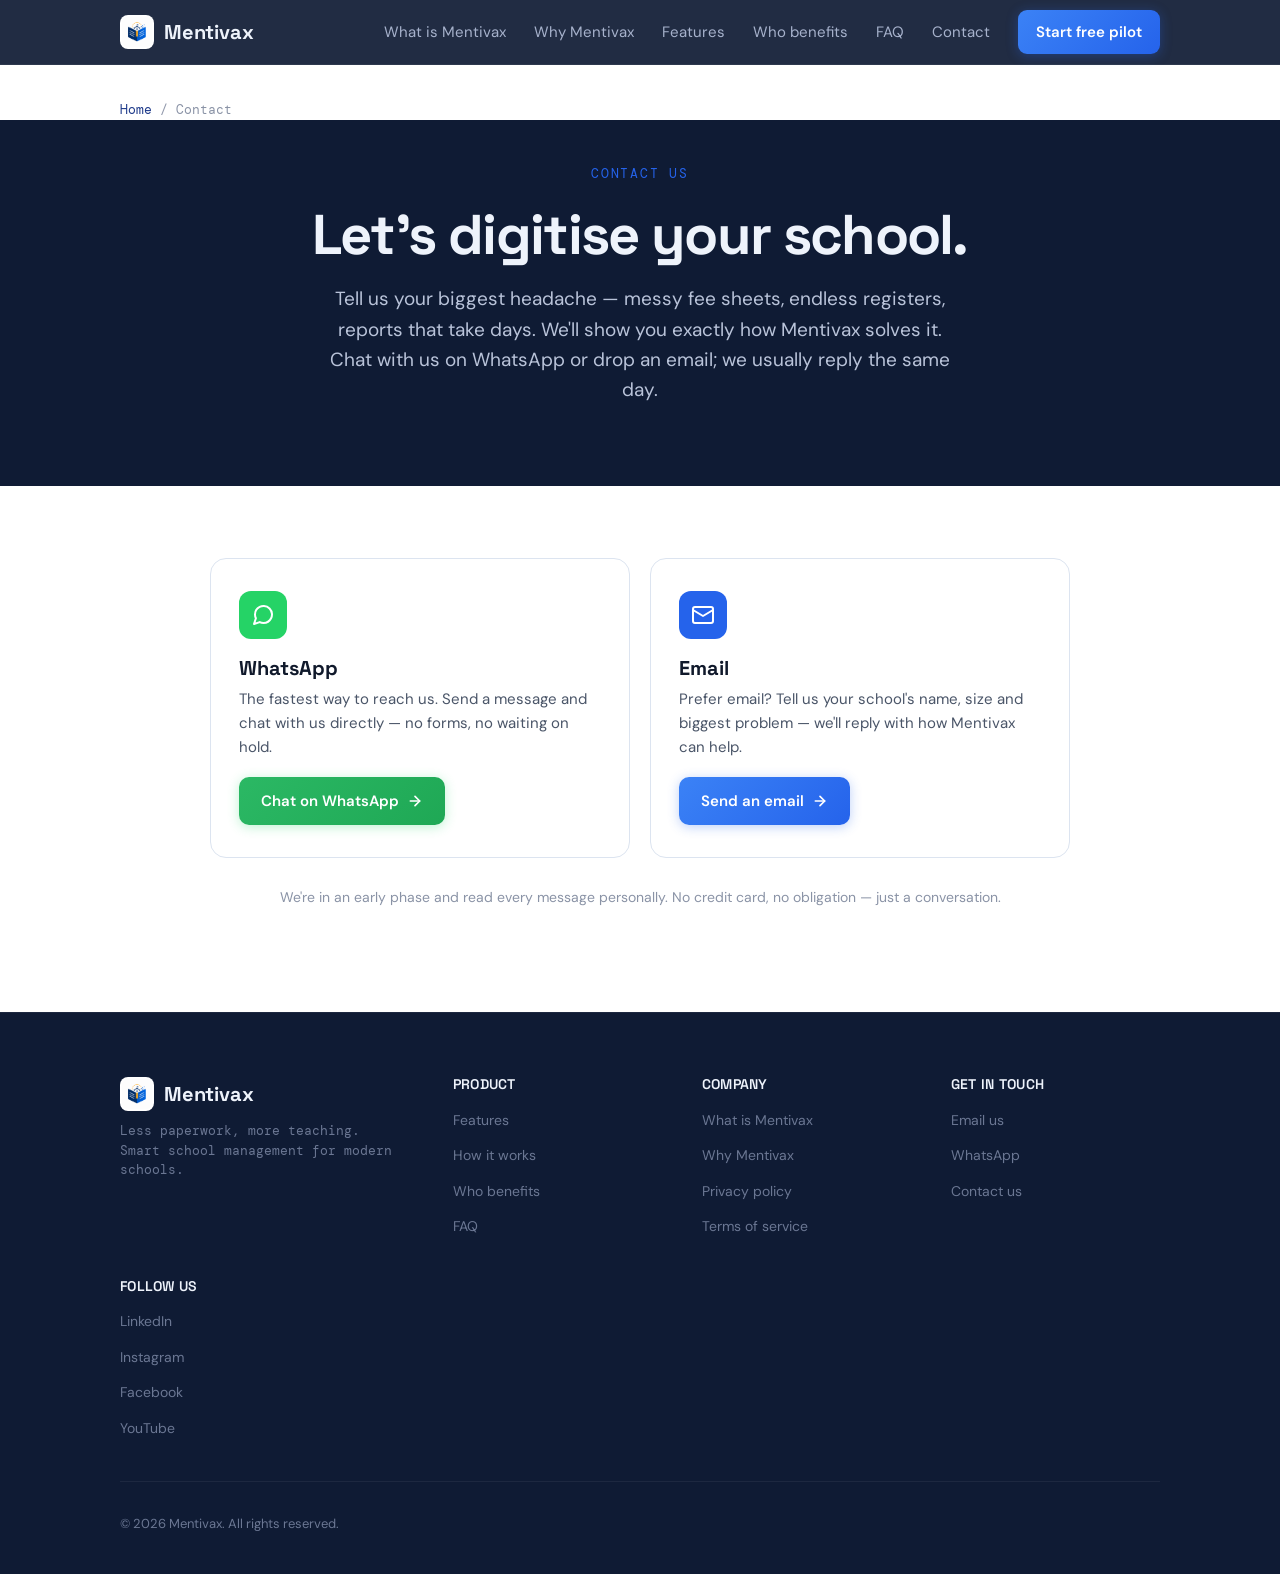
==== contact/index.html @ 691e315e "Restructure into separate indexable pages (SEO) Convert the single-page hash sections into real, cra" ====
<!DOCTYPE html>
<html lang="en">
<head>
  <!-- Google tag (gtag.js) -->
  <script async src="https://www.googletagmanager.com/gtag/js?id=G-EMW6KZXQJM"></script>
  <script>
    window.dataLayer = window.dataLayer || [];
    function gtag(){dataLayer.push(arguments);}
    gtag('js', new Date());
    gtag('config', 'G-EMW6KZXQJM');
  </script>
  <meta charset="utf-8">
  <meta name="viewport" content="width=device-width, initial-scale=1">
  <title>Contact Mentivax — Talk to us on WhatsApp or Email</title>
  <meta name="description" content="Get in touch with Mentivax. Chat with us on WhatsApp or send an email — we'll show you how to digitise your school, starting with your biggest headache.">
  <meta name="author" content="Mentivax">
  <meta name="robots" content="index, follow">
  <link rel="canonical" href="https://www.mentivax.com/contact/">

  <!-- Open Graph -->
  <meta property="og:type" content="website">
  <meta property="og:url" content="https://www.mentivax.com/contact/">
  <meta property="og:title" content="Contact Mentivax — Talk to us on WhatsApp or Email">
  <meta property="og:description" content="Chat with us on WhatsApp or send an email. We'll show you how Mentivax solves your school's biggest headache.">
  <meta property="og:image" content="https://www.mentivax.com/images/og-image.png">
  <meta property="og:image:width" content="1200">
  <meta property="og:image:height" content="600">
  <meta property="og:site_name" content="Mentivax">
  <meta property="og:locale" content="en_US">

  <!-- Twitter Card -->
  <meta name="twitter:card" content="summary_large_image">
  <meta name="twitter:title" content="Contact Mentivax — Talk to us on WhatsApp or Email">
  <meta name="twitter:description" content="Chat with us on WhatsApp or send an email. We'll show you how Mentivax solves your school's biggest headache.">
  <meta name="twitter:image" content="https://www.mentivax.com/images/og-image.png">

  <!-- Favicon -->
  <link rel="icon" type="image/svg+xml" href="/images/favicon.svg">
  <link rel="icon" type="image/png" sizes="32x32" href="/images/favicon-32.png">
  <link rel="apple-touch-icon" sizes="180x180" href="/images/apple-touch-icon.png">

  <!-- PWA -->
  <meta name="theme-color" content="#0F1B34">
  <link rel="manifest" href="/manifest.json">

  <!-- Fonts -->
  <link rel="preconnect" href="https://fonts.googleapis.com">
  <link rel="preconnect" href="https://fonts.gstatic.com" crossorigin>
  <link href="https://fonts.googleapis.com/css2?family=DM+Mono:wght@400;500&family=DM+Sans:wght@400;500;600;700&family=Space+Grotesk:wght@400;500;600;700&display=swap" rel="stylesheet">

  <!-- Styles -->
  <link rel="stylesheet" href="/css/style.css">
  <script type="application/ld+json">
  {
    "@context": "https://schema.org",
    "@type": "BreadcrumbList",
    "itemListElement": [
      { "@type": "ListItem", "position": 1, "name": "Home", "item": "https://www.mentivax.com/" },
      { "@type": "ListItem", "position": 2, "name": "Contact", "item": "https://www.mentivax.com/contact/" }
    ]
  }
  </script>
  <script type="application/ld+json">
  {
    "@context": "https://schema.org",
    "@type": "ContactPage",
    "name": "Contact Mentivax",
    "url": "https://www.mentivax.com/contact/",
    "description": "Get in touch with Mentivax via WhatsApp or email.",
    "mainEntity": {
      "@type": "Organization",
      "name": "Mentivax",
      "url": "https://www.mentivax.com/",
      "email": "tprakash11121996@gmail.com",
      "contactPoint": {
        "@type": "ContactPoint",
        "contactType": "customer support",
        "email": "tprakash11121996@gmail.com",
        "availableLanguage": ["English", "Hindi", "Tamil"]
      }
    }
  }
  </script>
</head>
<body>
  <a href="#main" class="skip-link">Skip to content</a>

  <!-- HEADER / NAV -->
  <header class="site-header" id="header">
    <div class="container header-inner">
      <a href="/" class="logo" aria-label="Mentivax home">
        <img src="/images/logo.png" alt="" class="logo-img" width="34" height="34" aria-hidden="true">
        <span class="logo-text">Mentivax</span>
      </a>
      <button class="mobile-menu-btn" id="menuBtn" aria-label="Open menu" aria-expanded="false" aria-controls="mainNav">
        <span></span><span></span><span></span>
      </button>
      <nav class="main-nav" id="mainNav" aria-label="Main navigation">
        <ul>
          <li><a href="/what-is-mentivax/">What is Mentivax</a></li>
          <li><a href="/why-mentivax/">Why Mentivax</a></li>
          <li><a href="/features/">Features</a></li>
          <li><a href="/who-benefits/">Who benefits</a></li>
          <li><a href="/faq/">FAQ</a></li>
          <li><a href="/contact/" aria-current="page">Contact</a></li>
          <li><a href="https://wa.me/918760239085?text=Hi!%20I%27d%20like%20to%20start%20a%20free%20pilot%20for%20my%20school." class="btn btn-primary btn-sm" target="_blank" rel="noopener">Start free pilot</a></li>
        </ul>
      </nav>
    </div>
  </header>

  <main id="main">

    <nav class="breadcrumb container" aria-label="Breadcrumb">
      <a href="/">Home</a><span aria-hidden="true">/</span><span>Contact</span>
    </nav>


    <!-- PAGE HERO -->
    <section class="page-hero">
      <p class="section-label">Contact us</p>
      <h1 class="page-hero-title">Let's digitise your school.</h1>
      <p class="page-hero-subtitle">Tell us your biggest headache — messy fee sheets, endless registers, reports that take days. We'll show you exactly how Mentivax solves it. Chat with us on WhatsApp or drop an email; we usually reply the same day.</p>
    </section>

    <!-- CONTACT METHODS -->
    <section class="contact-section">
      <div class="container">
        <div class="contact-methods">
          <!-- WhatsApp -->
          <a class="contact-card reveal" href="https://wa.me/918760239085?text=Hi!%20I%20have%20a%20question%20about%20Mentivax." target="_blank" rel="noopener">
            <span class="contact-card-icon contact-card-icon--wa" aria-hidden="true">
              <svg width="24" height="24" viewBox="0 0 24 24" fill="none" stroke="currentColor" stroke-width="2" stroke-linecap="round" stroke-linejoin="round"><path d="M21 11.5a8.38 8.38 0 0 1-.9 3.8 8.5 8.5 0 0 1-7.6 4.7 8.38 8.38 0 0 1-3.8-.9L3 21l1.9-5.7a8.38 8.38 0 0 1-.9-3.8 8.5 8.5 0 0 1 4.7-7.6 8.38 8.38 0 0 1 3.8-.9h.5a8.48 8.48 0 0 1 8 8v.5z"/></svg>
            </span>
            <h3>WhatsApp</h3>
            <p>The fastest way to reach us. Send a message and chat with us directly — no forms, no waiting on hold.</p>
            <span class="contact-card-action contact-card-action--wa">Chat on WhatsApp
              <svg width="16" height="16" viewBox="0 0 24 24" fill="none" stroke="currentColor" stroke-width="2.5" stroke-linecap="round" stroke-linejoin="round" aria-hidden="true"><line x1="5" y1="12" x2="19" y2="12"/><polyline points="12 5 19 12 12 19"/></svg>
            </span>
          </a>

          <!-- Email -->
          <a class="contact-card reveal" href="mailto:tprakash11121996@gmail.com?subject=Mentivax%20Enquiry&amp;body=Hi%20Mentivax%2C%0A%0AI%27d%20like%20to%20know%20more%20about%20how%20Mentivax%20can%20help%20my%20school.%0A%0ASchool%20name%3A%0AApprox.%20students%3A%0ABiggest%20headache%3A%0A%0AThanks!">
            <span class="contact-card-icon contact-card-icon--mail" aria-hidden="true">
              <svg width="24" height="24" viewBox="0 0 24 24" fill="none" stroke="currentColor" stroke-width="2" stroke-linecap="round" stroke-linejoin="round"><rect x="2" y="4" width="20" height="16" rx="2"/><path d="m22 7-10 6L2 7"/></svg>
            </span>
            <h3>Email</h3>
            <p>Prefer email? Tell us your school's name, size and biggest problem — we'll reply with how Mentivax can help.</p>
            <span class="contact-card-action contact-card-action--mail">Send an email
              <svg width="16" height="16" viewBox="0 0 24 24" fill="none" stroke="currentColor" stroke-width="2.5" stroke-linecap="round" stroke-linejoin="round" aria-hidden="true"><line x1="5" y1="12" x2="19" y2="12"/><polyline points="12 5 19 12 12 19"/></svg>
            </span>
          </a>
        </div>
        <p class="contact-card-note">We're in an early phase and read every message personally. No credit card, no obligation — just a conversation.</p>
      </div>
    </section>

    </main>

  <!-- FOOTER -->
  <footer class="site-footer" id="footer">
    <div class="container footer-inner">
      <div class="footer-brand">
        <a href="/" class="logo" aria-label="Mentivax home">
          <img src="/images/logo.png" alt="" class="logo-img" width="34" height="34" aria-hidden="true">
          <span class="logo-text">Mentivax</span>
        </a>
        <p class="footer-tagline">Less paperwork, more teaching.<br>Smart school management for modern schools.</p>
      </div>
      <nav class="footer-nav" aria-label="Footer navigation">
        <div class="footer-col">
          <h4>Product</h4>
          <ul>
            <li><a href="/features/">Features</a></li>
            <li><a href="/features/#how-it-works">How it works</a></li>
            <li><a href="/who-benefits/">Who benefits</a></li>
            <li><a href="/faq/">FAQ</a></li>
          </ul>
        </div>
        <div class="footer-col">
          <h4>Company</h4>
          <ul>
            <li><a href="/what-is-mentivax/">What is Mentivax</a></li>
            <li><a href="/why-mentivax/">Why Mentivax</a></li>
            <li><a href="/#">Privacy policy</a></li>
            <li><a href="/#">Terms of service</a></li>
          </ul>
        </div>
        <div class="footer-col">
          <h4>Get in touch</h4>
          <ul>
            <li><a href="mailto:tprakash11121996@gmail.com?subject=Mentivax%20Enquiry">Email us</a></li>
            <li><a href="https://wa.me/918760239085?text=Hi!%20I%20have%20a%20question%20about%20Mentivax." target="_blank" rel="noopener">WhatsApp</a></li>
            <li><a href="/contact/">Contact us</a></li>
          </ul>
        </div>
        <div class="footer-col">
          <h4>Follow us</h4>
          <ul>
            <li><a href="https://www.linkedin.com/company/mentivax/" target="_blank" rel="noopener">LinkedIn</a></li>
            <li><a href="https://www.instagram.com/mentivax" target="_blank" rel="noopener">Instagram</a></li>
            <li><a href="https://www.facebook.com/mentivax" target="_blank" rel="noopener">Facebook</a></li>
            <li><a href="https://www.youtube.com/@mentivaxschool" target="_blank" rel="noopener">YouTube</a></li>
          </ul>
        </div>
      </nav>
      <div class="footer-bottom">
        <p>&copy; 2026 Mentivax. All rights reserved.</p>
      </div>
    </div>
  </footer>

  <script src="/js/main.js" defer></script>
</body>
</html>
---- css/style.css ----
/* ============================================
   Mentivax Landing Page — Mobile-first CSS
   ============================================ */

/* --- Design Tokens --- */
:root {
  --color-bg-dark: #0F1B34;
  --color-bg-light: #EEF3FB;
  --color-bg-white: #fff;
  --color-text-primary: #10192B;
  --color-text-secondary: #4A5568;
  --color-text-muted: #8A93A6;
  --color-text-light: #EEF3FB;
  --color-text-light-muted: #B9C3D9;
  --color-text-light-dim: #A7B2CC;
  --color-text-light-faint: #6B7793;
  --color-purple: #2563EB;
  --color-purple-deep: #1E3A8A;
  --color-green: #1E9E6A;
  --color-red: #D9483B;
  --color-yellow: #FBBF24;
  --color-amber: #F59E0B;
  --color-wa-green: #25D366;
  --color-border: #DCE4F0;
  --color-border-light: #E4EAF4;
  --color-border-dark: #26355A;
  --color-surface-dark: #17233F;
  --color-surface-dark-alt: #1E2C4A;
  --font-sans: 'DM Sans', system-ui, -apple-system, sans-serif;
  --font-display: 'Space Grotesk', 'DM Sans', system-ui, sans-serif;
  --font-mono: 'DM Mono', ui-monospace, 'SFMono-Regular', monospace;
  --radius-sm: 9px;
  --radius-md: 14px;
  --radius-lg: 16px;
  --container-max: 1120px;
  --section-padding: 64px 20px;
}

@media (min-width: 768px) {
  :root {
    --section-padding: 104px 40px;
  }
}

/* --- Reset & Base --- */
*,
*::before,
*::after {
  box-sizing: border-box;
  margin: 0;
  padding: 0;
}

html {
  scroll-behavior: smooth;
  -webkit-text-size-adjust: 100%;
}

body {
  font-family: var(--font-sans);
  color: var(--color-text-primary);
  background: var(--color-bg-white);
  line-height: 1.6;
  -webkit-font-smoothing: antialiased;
  -moz-osx-font-smoothing: grayscale;
  overflow-x: hidden;
}

img, svg {
  display: block;
  max-width: 100%;
}

a {
  color: inherit;
  text-decoration: none;
}

ul {
  list-style: none;
}

h1, h2, h3, h4 {
  line-height: 1.1;
  font-weight: 700;
}

strong {
  font-weight: 600;
}

/* --- Utilities --- */
.container {
  max-width: var(--container-max);
  margin: 0 auto;
  padding: 0 20px;
}

@media (min-width: 768px) {
  .container {
    padding: 0 40px;
  }
}

.text-red { color: var(--color-red); }
.text-green { color: var(--color-green); font-weight: 600; }
.fw-600 { font-weight: 600; }

.hide-mobile {
  display: none;
}

@media (min-width: 768px) {
  .hide-mobile {
    display: inline;
  }
}

/* Reveal animation */
.reveal {
  opacity: 0;
  transform: translateY(24px);
  transition: opacity 0.6s ease, transform 0.6s ease;
}

.reveal.visible {
  opacity: 1;
  transform: translateY(0);
}

/* --- Buttons --- */
.btn {
  display: inline-flex;
  align-items: center;
  justify-content: center;
  font-family: var(--font-sans);
  font-weight: 600;
  border-radius: var(--radius-sm);
  cursor: pointer;
  transition: transform 0.15s ease, box-shadow 0.15s ease, background 0.15s ease;
  border: none;
  white-space: nowrap;
  text-decoration: none;
}

.btn:hover {
  transform: translateY(-1px);
}

.btn:active {
  transform: translateY(0);
}

.btn-primary {
  background: linear-gradient(135deg, #3B82F6, #2563EB);
  color: #fff;
  box-shadow: 0 2px 12px rgba(37, 99, 235, 0.35);
}

.btn-primary:hover {
  background: linear-gradient(135deg, #4F8DF7, #2D6BEE);
  box-shadow: 0 6px 24px rgba(37, 99, 235, 0.5);
}

.btn-outline {
  background: transparent;
  color: var(--color-text-light);
  border: 1px solid #2E3D5E;
}

.btn-outline:hover {
  border-color: #455579;
}

.btn-outline-hero {
  background: transparent;
  color: var(--color-text-light-muted);
  border: 1px solid #2E3D5E;
}

.btn-outline-hero:hover {
  border-color: var(--color-purple);
  color: var(--color-text-light);
}

.btn-green {
  background: var(--color-green);
  color: #06231a;
}

.btn-ghost {
  background: var(--color-surface-dark-alt);
  color: #C2CBDE;
}

.btn-sm {
  font-size: 14px;
  padding: 10px 18px;
}

.btn-lg {
  font-size: 16px;
  padding: 14px 28px;
  border-radius: 11px;
}

@media (min-width: 768px) {
  .btn-lg {
    font-size: 17px;
    padding: 16px 32px;
  }
}

.btn-xs {
  font-size: 12px;
  font-weight: 600;
  padding: 6px 11px;
  border-radius: 14px;
}

/* --- Header --- */
.site-header {
  position: fixed;
  top: 0;
  left: 0;
  right: 0;
  z-index: 100;
  background: rgba(15, 27, 52, 0.92);
  backdrop-filter: blur(12px);
  -webkit-backdrop-filter: blur(12px);
  border-bottom: 1px solid rgba(255, 255, 255, 0.06);
  transition: background 0.3s ease;
}

.header-inner {
  display: flex;
  align-items: center;
  justify-content: space-between;
  height: 64px;
}

.logo {
  display: flex;
  align-items: center;
  gap: 10px;
  font-family: var(--font-display);
  font-weight: 700;
  font-size: 20px;
  letter-spacing: -0.01em;
  color: var(--color-text-light);
}

.logo-icon {
  width: 24px;
  height: 24px;
  border-radius: 7px;
  background: var(--color-purple);
  display: inline-flex;
  align-items: center;
  justify-content: center;
  font-size: 14px;
  font-weight: 700;
  color: var(--color-bg-dark);
}

/* Brand logo image (open-book mark) */
.logo-img {
  width: 34px;
  height: 34px;
  border-radius: 8px;
  background: #fff;
  object-fit: contain;
  padding: 2px;
  flex: none;
}

/* Mobile menu button */
.mobile-menu-btn {
  display: flex;
  flex-direction: column;
  gap: 5px;
  background: none;
  border: none;
  cursor: pointer;
  padding: 8px;
  z-index: 110;
}

.mobile-menu-btn span {
  display: block;
  width: 22px;
  height: 2px;
  background: var(--color-text-light);
  border-radius: 2px;
  transition: transform 0.3s ease, opacity 0.3s ease;
}

.mobile-menu-btn.active span:nth-child(1) {
  transform: translateY(7px) rotate(45deg);
}

.mobile-menu-btn.active span:nth-child(2) {
  opacity: 0;
}

.mobile-menu-btn.active span:nth-child(3) {
  transform: translateY(-7px) rotate(-45deg);
}

/* Mobile nav */
.main-nav {
  position: fixed;
  top: 0;
  right: -100%;
  width: 280px;
  height: 100dvh;
  background: var(--color-bg-dark);
  padding: 80px 28px 40px;
  transition: right 0.35s ease;
  z-index: 105;
  border-left: 1px solid rgba(255, 255, 255, 0.08);
}

.main-nav.open {
  right: 0;
}

.main-nav ul {
  display: flex;
  flex-direction: column;
  gap: 8px;
}

.main-nav li a {
  display: block;
  font-size: 16px;
  transition: color 0.2s;
}

.main-nav li a:not(.btn) {
  color: var(--color-text-light-dim);
  padding: 12px 0;
}

.main-nav li a:not(.btn):hover,
.main-nav li a:not(.btn):focus {
  color: var(--color-text-light);
}

.main-nav li:last-child a {
  margin-top: 8px;
  text-align: center;
}

/* Desktop nav */
@media (min-width: 768px) {
  .mobile-menu-btn {
    display: none;
  }

  .main-nav {
    position: static;
    width: auto;
    height: auto;
    background: none;
    padding: 0;
    border: none;
    right: auto;
  }

  .main-nav ul {
    flex-direction: row;
    align-items: center;
    gap: 28px;
  }

  .main-nav li a {
    font-size: 15px;
  }

  .main-nav li a:not(.btn) {
    color: var(--color-text-light-dim);
    padding: 0;
  }

  .main-nav li:last-child a {
    margin-top: 0;
  }
}

/* Menu overlay */
.menu-overlay {
  position: fixed;
  inset: 0;
  background: rgba(0, 0, 0, 0.5);
  z-index: 104;
  opacity: 0;
  pointer-events: none;
  transition: opacity 0.35s ease;
}

.menu-overlay.active {
  opacity: 1;
  pointer-events: auto;
}

/* --- Hero --- */
.hero {
  background:
    radial-gradient(ellipse 70% 55% at 50% -10%, rgba(37, 99, 235, 0.28), transparent 70%),
    radial-gradient(ellipse 40% 35% at 85% 25%, rgba(37, 99, 235, 0.10), transparent 70%),
    var(--color-bg-dark);
  color: var(--color-text-light);
  padding: 100px 20px 48px;
}

@media (min-width: 768px) {
  .hero {
    padding: 120px 40px 64px;
  }
}

.hero-content {
  max-width: 800px;
  margin: 0 auto;
  text-align: center;
}

.section-label {
  font-family: var(--font-mono);
  font-size: 12px;
  letter-spacing: 0.14em;
  text-transform: uppercase;
  color: var(--color-purple);
  margin-bottom: 18px;
}

@media (min-width: 768px) {
  .section-label {
    font-size: 13px;
  }
}

.section-label--red {
  color: var(--color-red);
}

.hero-label {
  margin-bottom: 20px;
}

.hero-title {
  font-family: var(--font-display);
  font-size: clamp(34px, 7vw, 68px);
  line-height: 1.05;
  letter-spacing: -0.03em;
  margin-bottom: 24px;
}

/* Bright-blue highlight with amber swash, echoing the brand cover */
.hero-accent {
  color: #60A5FA;
  position: relative;
  display: inline-block;
}

.hero-accent::after {
  content: "";
  position: absolute;
  left: 4%;
  right: 4%;
  bottom: -0.12em;
  height: 0.14em;
  background: url("data:image/svg+xml,%3Csvg xmlns='http://www.w3.org/2000/svg' viewBox='0 0 200 12' preserveAspectRatio='none'%3E%3Cpath d='M3 9 C60 2, 140 2, 197 7' stroke='%23F59E0B' stroke-width='5' stroke-linecap='round' fill='none'/%3E%3C/svg%3E") no-repeat center / 100% 100%;
}

.hero-subtitle {
  font-size: clamp(16px, 2.3vw, 19px);
  line-height: 1.6;
  color: var(--color-text-light-muted);
  max-width: 620px;
  margin: 0 auto 36px;
}

.hero-subtitle strong {
  color: var(--color-text-light);
  font-weight: 600;
}

.hero-ctas {
  display: flex;
  gap: 14px;
  justify-content: center;
  flex-wrap: wrap;
}

/* --- Trust Bar --- */
.trust-bar {
  display: flex;
  justify-content: center;
  align-items: center;
  gap: 20px;
  margin-top: 56px;
  padding: 24px 20px;
  background: rgba(255, 255, 255, 0.04);
  border: 1px solid rgba(255, 255, 255, 0.08);
  border-radius: 14px;
  flex-wrap: wrap;
}

@media (min-width: 768px) {
  .trust-bar {
    gap: 40px;
    margin-top: 72px;
    padding: 28px 40px;
  }
}

.trust-item {
  display: flex;
  flex-direction: column;
  align-items: center;
  gap: 4px;
  text-align: center;
}

.trust-number {
  font-family: var(--font-display);
  font-weight: 700;
  font-size: clamp(22px, 3vw, 28px);
  color: #60A5FA;
}

.trust-label {
  font-size: 13px;
  color: var(--color-text-light-faint);
}

.trust-divider {
  width: 1px;
  height: 36px;
  background: rgba(255, 255, 255, 0.1);
  display: none;
}

@media (min-width: 640px) {
  .trust-divider {
    display: block;
  }
}

/* --- Problem Section --- */
.problem {
  padding: var(--section-padding);
  background: var(--color-bg-white);
}

.section-header {
  text-align: center;
  max-width: 740px;
  margin: 0 auto 48px;
}

@media (min-width: 768px) {
  .section-header {
    margin-bottom: 60px;
  }
}

.section-title {
  font-family: var(--font-display);
  font-size: clamp(26px, 4.5vw, 44px);
  line-height: 1.08;
  letter-spacing: -0.02em;
  margin-bottom: 16px;
}

.section-desc {
  font-size: clamp(16px, 2.2vw, 18px);
  line-height: 1.6;
  color: var(--color-text-secondary);
}

.problem-comparison {
  display: flex;
  flex-direction: column;
  gap: 32px;
  align-items: center;
  max-width: 960px;
  margin: 0 auto;
}

@media (min-width: 900px) {
  .problem-comparison {
    display: grid;
    grid-template-columns: 1fr auto 1fr;
    gap: 40px;
    align-items: center;
  }
}

/* Spreadsheet mock */
.problem-before {
  position: relative;
  width: 100%;
  max-width: 400px;
}

.spreadsheet {
  background: #F3F1EC;
  border: 1px solid var(--color-border-light);
  border-radius: 8px;
  overflow: hidden;
  font-family: var(--font-mono);
  font-size: 11px;
  transform: rotate(-1.4deg);
  box-shadow: 0 18px 40px -22px rgba(0, 0, 0, 0.3);
}

.spreadsheet-header {
  background: #217346;
  color: #fff;
  padding: 7px 12px;
  font-size: 11px;
  letter-spacing: 0.02em;
}

.spreadsheet-row {
  display: grid;
  grid-template-columns: 1.4fr 1fr 1fr 0.8fr;
}

.spreadsheet-row span {
  padding: 7px 9px;
  border-bottom: 1px solid #ECE8DD;
  font-size: 11px;
}

.spreadsheet-row--head {
  background: #E7E3D8;
}

.spreadsheet-row--head span {
  border-bottom: 1px solid #D7D2C5;
  font-weight: 500;
}

.spreadsheet-row:not(.spreadsheet-row--head):not(.spreadsheet-row--error):not(.spreadsheet-row--warn) {
  background: #fff;
}

.spreadsheet-row--error {
  background: #FCEFEE;
}

.spreadsheet-row--warn {
  background: #FFFBEA;
}

.sticky-note {
  position: absolute;
  right: -8px;
  top: -16px;
  background: var(--color-yellow);
  color: #5b4a00;
  font-family: var(--font-sans);
  font-size: 12px;
  line-height: 1.3;
  padding: 9px 11px;
  border-radius: 3px;
  transform: rotate(4deg);
  box-shadow: 0 6px 14px -6px rgba(0, 0, 0, 0.35);
  max-width: 150px;
}

/* Arrow */
.problem-arrow {
  display: flex;
  flex-direction: column;
  align-items: center;
  gap: 8px;
}

.arrow-icon {
  font-family: var(--font-display);
  font-weight: 700;
  font-size: 32px;
  color: var(--color-green);
  transform: rotate(90deg);
}

@media (min-width: 900px) {
  .arrow-icon {
    font-size: 38px;
    transform: none;
  }
}

.arrow-label {
  font-family: var(--font-mono);
  font-size: 11px;
  color: var(--color-text-muted);
}

/* Mentivax card */
.problem-after {
  width: 100%;
  max-width: 400px;
}

.mentivax-card {
  background: var(--color-bg-dark);
  border-radius: 12px;
  padding: 22px;
  color: var(--color-text-light);
  box-shadow: 0 18px 40px -22px rgba(0, 0, 0, 0.4);
}

@media (min-width: 768px) {
  .mentivax-card {
    padding: 26px;
  }
}

.mentivax-card-q {
  display: flex;
  align-items: center;
  gap: 9px;
  font-family: var(--font-mono);
  font-size: 12px;
  color: var(--color-text-muted);
  margin-bottom: 16px;
}

.mentivax-card-icon {
  width: 20px;
  height: 20px;
  border-radius: 6px;
  background: var(--color-green);
  display: inline-flex;
  align-items: center;
  justify-content: center;
  color: #0B141A;
  font-family: var(--font-display);
  font-weight: 700;
  font-size: 11px;
}

.mentivax-card-amount {
  margin-bottom: 6px;
}

.mentivax-card-amount .amount {
  font-family: var(--font-display);
  font-weight: 700;
  font-size: clamp(28px, 4vw, 34px);
  line-height: 1;
}

.mentivax-card-amount .amount-label {
  font-size: 16px;
  color: #8aa;
  font-weight: 500;
  margin-left: 8px;
}

.mentivax-card-meta {
  font-size: 14px;
  color: var(--color-text-light-muted);
  line-height: 1.5;
}

.mentivax-card-divider {
  border: none;
  height: 1px;
  background: #2c2922;
  margin: 18px 0;
}

.mentivax-card-actions {
  display: flex;
  gap: 8px;
}

/* Pain Points */
.pain-points {
  display: flex;
  flex-direction: column;
  gap: 16px;
  max-width: 680px;
  margin: 56px auto 0;
}

@media (min-width: 768px) {
  .pain-points {
    margin-top: 72px;
  }
}

.pain-point {
  display: flex;
  gap: 16px;
  align-items: flex-start;
  padding: 20px;
  background: #FFF8F6;
  border: 1px solid #F5E0DA;
  border-radius: var(--radius-md);
}

.pain-icon {
  flex: none;
  width: 36px;
  height: 36px;
  border-radius: 10px;
  background: #FCEFEE;
  display: flex;
  align-items: center;
  justify-content: center;
  color: var(--color-red);
}

.pain-point strong {
  display: block;
  font-size: 15px;
  margin-bottom: 4px;
  color: var(--color-text-primary);
}

.pain-point p {
  font-size: 14px;
  line-height: 1.5;
  color: var(--color-text-secondary);
}

/* --- Why Different Section --- */
.why-different {
  padding: var(--section-padding);
  background: var(--color-bg-light);
}

.diff-grid {
  display: grid;
  grid-template-columns: 1fr;
  gap: 20px;
  max-width: 800px;
  margin: 0 auto;
}

@media (min-width: 640px) {
  .diff-grid {
    grid-template-columns: 1fr 1fr;
    gap: 24px;
  }
}

.diff-card {
  border-radius: var(--radius-md);
  padding: 28px;
}

.diff-card--old {
  background: #FFF8F6;
  border: 1px solid #F0D8D2;
}

.diff-card--new {
  background: #F0FFF6;
  border: 1px solid #C8ECD8;
}

.diff-card-header {
  margin-bottom: 20px;
}

.diff-badge {
  font-family: var(--font-mono);
  font-size: 12px;
  font-weight: 500;
  letter-spacing: 0.06em;
  text-transform: uppercase;
  padding: 5px 12px;
  border-radius: 20px;
}

.diff-badge--red {
  background: #FCEFEE;
  color: var(--color-red);
}

.diff-badge--green {
  background: #E4F9EE;
  color: var(--color-green);
}

.diff-list {
  display: flex;
  flex-direction: column;
  gap: 14px;
}

.diff-list li {
  display: flex;
  align-items: flex-start;
  gap: 10px;
  font-size: 15px;
  line-height: 1.45;
  color: var(--color-text-secondary);
}

.diff-x {
  flex: none;
  font-size: 16px;
  font-weight: 700;
  color: var(--color-red);
  width: 20px;
  text-align: center;
  line-height: 1.4;
}

.diff-check {
  flex: none;
  font-size: 14px;
  font-weight: 700;
  color: var(--color-green);
  width: 20px;
  text-align: center;
  line-height: 1.5;
}

/* --- Command Bar (inside hero) --- */
.command-bar-wrap {
  max-width: 700px;
  margin: 40px auto 0;
}

@media (min-width: 768px) {
  .command-bar-wrap {
    margin-top: 48px;
  }
}

.command-bar {
  display: flex;
  align-items: center;
  gap: 12px;
  background: var(--color-surface-dark);
  border-radius: var(--radius-lg);
  padding: 18px 20px;
  animation: mvGlow 3.6s ease-in-out infinite;
}

@media (min-width: 768px) {
  .command-bar {
    gap: 14px;
    padding: 21px 24px;
  }
}

@keyframes mvGlow {
  0%, 100% {
    box-shadow: 0 0 0 1px rgba(37, 99, 235, 0.35), 0 0 34px -8px rgba(37, 99, 235, 0.55);
  }
  50% {
    box-shadow: 0 0 0 1px rgba(37, 99, 235, 0.6), 0 0 54px -6px rgba(37, 99, 235, 0.8);
  }
}

.command-bar-icon {
  width: 28px;
  height: 28px;
  border-radius: var(--radius-sm);
  background: linear-gradient(135deg, #2563EB, #1E3A8A);
  flex: none;
}

@media (min-width: 768px) {
  .command-bar-icon {
    width: 30px;
    height: 30px;
  }
}

.command-bar-text {
  font-size: 16px;
  color: var(--color-text-light);
  flex: 1;
  text-align: left;
  min-height: 24px;
}

@media (min-width: 768px) {
  .command-bar-text {
    font-size: 18px;
  }
}

.command-bar-caret {
  display: inline-block;
  width: 2px;
  height: 20px;
  background: var(--color-purple);
  margin-left: 2px;
  vertical-align: -3px;
  animation: mvCaret 1s steps(1) infinite;
}

@keyframes mvCaret {
  0%, 100% { opacity: 1; }
  50% { opacity: 0; }
}

.command-bar-hint {
  font-family: var(--font-mono);
  font-size: 12px;
  color: var(--color-text-light-faint);
}

.command-answer {
  display: flex;
  gap: 12px;
  margin-top: 14px;
  background: rgba(37, 99, 235, 0.08);
  border: 1px solid rgba(37, 99, 235, 0.22);
  border-radius: var(--radius-lg);
  padding: 16px 18px;
  text-align: left;
}

@media (min-width: 768px) {
  .command-answer {
    gap: 14px;
    margin-top: 16px;
    padding: 18px 22px;
  }
}

.command-answer-icon {
  font-family: var(--font-display);
  font-weight: 700;
  font-size: 13px;
  color: var(--color-purple);
  flex: none;
  padding-top: 2px;
}

.command-answer-text {
  font-size: 15px;
  line-height: 1.5;
  color: #E7E3DA;
}

@media (min-width: 768px) {
  .command-answer-text {
    font-size: 16px;
  }
}

.command-tags {
  display: flex;
  gap: 8px;
  flex-wrap: wrap;
  margin-top: 16px;
  justify-content: center;
}

.command-tags-label {
  font-family: var(--font-mono);
  font-size: 12px;
  color: var(--color-text-light-faint);
  display: flex;
  align-items: center;
}

.tag {
  font-size: 13px;
  color: var(--color-text-muted);
  border: 1px solid var(--color-border-dark);
  border-radius: 20px;
  padding: 5px 12px;
  transition: border-color 0.2s;
}

.tag:hover {
  border-color: var(--color-text-muted);
}

/* --- Features Section --- */
.features {
  padding: var(--section-padding);
  background: var(--color-bg-light);
}

.features-grid {
  display: grid;
  grid-template-columns: 1fr;
  gap: 20px;
  max-width: 1040px;
  margin: 0 auto;
}

@media (min-width: 640px) {
  .features-grid {
    grid-template-columns: 1fr 1fr;
  }
}

@media (min-width: 960px) {
  .features-grid {
    grid-template-columns: 1fr 1fr 1fr;
    gap: 24px;
  }

  .features-grid--full {
    grid-template-columns: repeat(3, 1fr);
  }
}

.feature-card {
  background: var(--color-bg-white);
  border: 1px solid var(--color-border);
  border-radius: var(--radius-md);
  padding: 26px;
  position: relative;
  box-shadow: 0 1px 3px rgba(16, 25, 43, 0.04);
  transition: transform 0.2s ease, box-shadow 0.2s ease, border-color 0.2s ease;
}

.feature-card:hover {
  transform: translateY(-3px);
  border-color: rgba(37, 99, 235, 0.35);
  box-shadow: 0 12px 28px -10px rgba(16, 25, 43, 0.14);
}

@media (min-width: 768px) {
  .feature-card {
    padding: 30px;
  }
}

.feature-card--highlight {
  border-color: var(--color-green);
  box-shadow: 0 0 0 1px var(--color-green), 0 8px 24px -8px rgba(30, 158, 106, 0.15);
}

.feature-badge {
  position: absolute;
  top: -10px;
  left: 20px;
  background: var(--color-green);
  color: #fff;
  font-family: var(--font-mono);
  font-size: 11px;
  font-weight: 500;
  letter-spacing: 0.06em;
  text-transform: uppercase;
  padding: 3px 10px;
  border-radius: 10px;
}

.feature-icon {
  width: 44px;
  height: 44px;
  border-radius: 11px;
  display: flex;
  align-items: center;
  justify-content: center;
  margin-bottom: 20px;
}

.feature-icon--purple {
  background: #ECE9FF;
  color: var(--color-purple);
}

.feature-icon--green {
  background: #E4F4EC;
  color: var(--color-green);
}

.feature-icon--wa {
  background: #E4F9EE;
  color: #128C7E;
}

.feature-title {
  font-family: var(--font-display);
  font-size: 20px;
  letter-spacing: -0.01em;
  margin-bottom: 10px;
}

@media (min-width: 768px) {
  .feature-title {
    font-size: 22px;
  }
}

.feature-desc {
  font-size: 15px;
  line-height: 1.55;
  color: var(--color-text-secondary);
  margin-bottom: 18px;
}

.feature-demo {
  background: var(--color-bg-light);
  border-radius: 10px;
  padding: 13px 15px;
  font-size: 13px;
}

.feature-demo-row {
  display: flex;
  justify-content: space-between;
}

.feature-demo-row + .feature-demo-row {
  margin-top: 7px;
}

.feature-demo-row--small {
  margin-top: 10px;
  padding-top: 10px;
  border-top: 1px solid var(--color-border);
  font-size: 12px;
}

.feature-demo-row span:first-child {
  color: var(--color-text-secondary);
}

.progress-bar {
  height: 6px;
  background: #E7E3DA;
  border-radius: 4px;
  overflow: hidden;
  margin-top: 7px;
}

.progress-bar-fill {
  width: var(--progress, 0%);
  height: 100%;
  background: var(--color-green);
  border-radius: 4px;
  transition: width 1.2s ease;
}

/* Chat bubbles */
.feature-demo--chat {
  display: flex;
  flex-direction: column;
  gap: 6px;
}

.chat-bubble {
  align-self: flex-end;
  background: #005C4B;
  color: #E9FBF3;
  padding: 5px 10px;
  border-radius: 10px 10px 2px 10px;
  font-size: 13px;
  max-width: 85%;
}

.chat-bubble--reply {
  align-self: flex-start;
  background: #fff;
  color: var(--color-text-primary);
  border: 1px solid var(--color-border);
  border-radius: 10px 10px 10px 2px;
}

.chat-bubble--bot {
  align-self: flex-end;
  background: #005C4B;
}

.chat-status {
  color: var(--color-green);
  font-weight: 600;
  font-size: 12px;
  margin-top: 2px;
}

/* Coming Soon */
.coming-soon {
  text-align: center;
  margin-top: 48px;
  max-width: 700px;
  margin-left: auto;
  margin-right: auto;
}

.coming-soon-label {
  font-family: var(--font-mono);
  font-size: 12px;
  letter-spacing: 0.1em;
  text-transform: uppercase;
  color: var(--color-text-muted);
  margin-bottom: 16px;
}

.coming-soon-tags {
  display: flex;
  flex-wrap: wrap;
  gap: 8px;
  justify-content: center;
}

.coming-tag {
  font-size: 13px;
  color: var(--color-text-secondary);
  background: var(--color-bg-white);
  border: 1px dashed var(--color-border);
  border-radius: 20px;
  padding: 6px 14px;
}

/* --- Who Benefits --- */
.who-benefits {
  padding: var(--section-padding);
  background: var(--color-bg-white);
}

.benefits-grid {
  display: grid;
  grid-template-columns: 1fr;
  gap: 16px;
  max-width: 1040px;
  margin: 0 auto;
}

@media (min-width: 640px) {
  .benefits-grid {
    grid-template-columns: 1fr 1fr;
    gap: 20px;
  }
}

@media (min-width: 960px) {
  .benefits-grid {
    grid-template-columns: 1fr 1fr 1fr;
  }
}

.benefit-card {
  padding: 24px;
  border: 1px solid var(--color-border);
  border-radius: var(--radius-md);
  background: var(--color-bg-white);
  transition: border-color 0.2s, box-shadow 0.2s, transform 0.2s ease;
}

.benefit-card:hover {
  transform: translateY(-3px);
  border-color: rgba(37, 99, 235, 0.4);
  box-shadow: 0 12px 28px -10px rgba(37, 99, 235, 0.14);
}

.benefit-card--cta {
  background: var(--color-bg-light);
  border-style: dashed;
}

.benefit-emoji {
  width: 48px;
  height: 48px;
  border-radius: 12px;
  background: var(--color-bg-light);
  display: flex;
  align-items: center;
  justify-content: center;
  margin-bottom: 16px;
  color: var(--color-purple-deep);
}

.benefit-card--cta .benefit-emoji {
  color: var(--color-green);
}

.benefit-title {
  font-family: var(--font-display);
  font-size: 18px;
  margin-bottom: 8px;
}

.benefit-desc {
  font-size: 14px;
  line-height: 1.55;
  color: var(--color-text-secondary);
}

/* --- How It Works --- */
.how-it-works {
  padding: var(--section-padding);
  background: var(--color-bg-light);
}

.steps-grid {
  display: grid;
  grid-template-columns: 1fr;
  gap: 32px;
  max-width: 1040px;
  margin: 0 auto;
}

@media (min-width: 768px) {
  .steps-grid {
    grid-template-columns: 1fr 1fr 1fr;
    gap: 24px;
  }
}

.step {
  border-top: 3px solid var(--color-text-primary);
  padding-top: 24px;
}

.step[data-accent="purple"] {
  border-top-color: var(--color-purple-deep);
}

.step[data-accent="green"] {
  border-top-color: var(--color-green);
}

.step-number {
  font-family: var(--font-mono);
  font-size: 13px;
  color: var(--color-text-muted);
  margin-bottom: 12px;
  text-transform: uppercase;
}

.step-title {
  font-family: var(--font-display);
  font-size: 21px;
  margin-bottom: 10px;
}

@media (min-width: 768px) {
  .step-title {
    font-size: 23px;
  }
}

.step-desc {
  font-size: 15px;
  line-height: 1.55;
  color: var(--color-text-secondary);
}

/* --- Social Proof --- */
.social-proof {
  padding: 64px 20px;
  background: var(--color-bg-white);
}

@media (min-width: 768px) {
  .social-proof {
    padding: 80px 40px;
  }
}

.proof-quote {
  max-width: 680px;
  margin: 0 auto;
  text-align: center;
}

.proof-quote blockquote {
  position: relative;
  margin-bottom: 20px;
}

.proof-quote blockquote::before {
  content: '\201C';
  position: absolute;
  top: -20px;
  left: 50%;
  transform: translateX(-50%);
  font-family: var(--font-display);
  font-size: 72px;
  color: var(--color-purple);
  opacity: 0.2;
  line-height: 1;
}

.proof-quote p {
  font-size: clamp(17px, 2.5vw, 20px);
  line-height: 1.6;
  color: var(--color-text-primary);
  font-style: italic;
}

.proof-author {
  display: flex;
  flex-direction: column;
  gap: 2px;
}

.proof-author strong {
  font-size: 15px;
  color: var(--color-text-primary);
}

.proof-author span {
  font-size: 14px;
  color: var(--color-text-muted);
}

/* --- FAQ --- */
.faq {
  padding: var(--section-padding);
  background: var(--color-bg-light);
}

.faq-title {
  font-family: var(--font-display);
  font-size: clamp(26px, 4.5vw, 38px);
  line-height: 1.1;
  letter-spacing: -0.02em;
  text-align: center;
  margin-bottom: 32px;
}

@media (min-width: 768px) {
  .faq-title {
    margin-bottom: 40px;
  }
}

.faq-list {
  max-width: 780px;
  margin: 0 auto;
  background: var(--color-bg-white);
  border: 1px solid var(--color-border);
  border-radius: var(--radius-md);
  overflow: hidden;
}

.faq-item {
  border-bottom: 1px solid #EDE9E0;
}

.faq-item:last-child {
  border-bottom: none;
}

.faq-question {
  display: flex;
  align-items: center;
  justify-content: space-between;
  gap: 16px;
  padding: 18px 20px;
  cursor: pointer;
  font-family: var(--font-display);
  font-weight: 600;
  font-size: 16px;
  color: var(--color-text-primary);
  list-style: none;
  user-select: none;
  transition: background 0.15s;
}

.faq-question:hover {
  background: rgba(0, 0, 0, 0.015);
}

@media (min-width: 768px) {
  .faq-question {
    padding: 22px 28px;
    font-size: 18px;
  }
}

.faq-question::-webkit-details-marker {
  display: none;
}

.faq-icon {
  flex: none;
  width: 28px;
  height: 28px;
  display: flex;
  align-items: center;
  justify-content: center;
  font-family: var(--font-mono);
  font-size: 22px;
  color: var(--color-purple-deep);
  transition: transform 0.3s ease;
}

.faq-icon::before {
  content: '+';
}

.faq-item[open] .faq-icon {
  transform: rotate(45deg);
}

.faq-answer {
  padding: 0 20px 20px;
  font-size: 15px;
  line-height: 1.6;
  color: var(--color-text-secondary);
  max-width: 640px;
}

@media (min-width: 768px) {
  .faq-answer {
    padding: 0 28px 24px;
    font-size: 16px;
  }
}

/* --- CTA --- */
.cta {
  padding: 64px 20px;
  background:
    radial-gradient(ellipse 65% 70% at 50% 110%, rgba(37, 99, 235, 0.25), transparent 70%),
    var(--color-bg-dark);
  color: var(--color-text-light);
  text-align: center;
}

@media (min-width: 768px) {
  .cta {
    padding: 96px 40px;
  }
}

.cta-label {
  font-family: var(--font-mono);
  font-size: 13px;
  letter-spacing: 0.14em;
  text-transform: uppercase;
  color: var(--color-purple);
  margin-bottom: 18px;
}

.cta-title {
  font-family: var(--font-display);
  font-size: clamp(28px, 5.5vw, 48px);
  line-height: 1.08;
  letter-spacing: -0.025em;
  max-width: 700px;
  margin: 0 auto 20px;
}

.cta-title em {
  color: var(--color-yellow);
  font-style: normal;
}

.cta-desc {
  font-size: clamp(15px, 2vw, 18px);
  line-height: 1.6;
  color: var(--color-text-light-muted);
  max-width: 540px;
  margin: 0 auto 32px;
}

@media (min-width: 768px) {
  .cta-desc {
    margin-bottom: 36px;
  }
}

.cta-actions {
  display: flex;
  gap: 14px;
  justify-content: center;
  align-items: center;
  flex-wrap: wrap;
}

.cta-reassurance {
  margin-top: 24px;
  font-size: 13px;
  color: var(--color-text-light-faint);
  display: flex;
  flex-wrap: wrap;
  justify-content: center;
  gap: 4px;
}

.cta-dot {
  margin: 0 4px;
}

/* --- Footer --- */
.site-footer {
  background: var(--color-bg-dark);
  color: var(--color-text-light-muted);
  border-top: 1px solid rgba(255, 255, 255, 0.06);
  padding: 48px 20px 32px;
}

@media (min-width: 768px) {
  .site-footer {
    padding: 64px 40px 40px;
  }
}

.footer-inner {
  display: flex;
  flex-direction: column;
  gap: 40px;
}

@media (min-width: 768px) {
  .footer-inner {
    display: grid;
    grid-template-columns: 1.4fr 1fr 1fr 1fr;
    gap: 40px;
  }
}

.footer-brand .logo {
  margin-bottom: 10px;
}

.footer-tagline {
  font-family: var(--font-mono);
  font-size: 13px;
  color: var(--color-text-light-faint);
  line-height: 1.5;
}

.footer-nav {
  display: grid;
  grid-template-columns: 1fr 1fr;
  gap: 32px;
}

@media (min-width: 768px) {
  .footer-nav {
    display: contents;
  }
}

.footer-col h4 {
  font-family: var(--font-display);
  font-size: 14px;
  font-weight: 600;
  color: var(--color-text-light);
  margin-bottom: 14px;
  letter-spacing: 0.02em;
  text-transform: uppercase;
}

.footer-col ul {
  display: flex;
  flex-direction: column;
  gap: 10px;
}

.footer-col a {
  font-size: 14px;
  color: var(--color-text-light-faint);
  transition: color 0.2s;
}

.footer-col a:hover {
  color: var(--color-text-light);
}

.footer-bottom {
  padding-top: 32px;
  border-top: 1px solid rgba(255, 255, 255, 0.06);
  font-size: 13px;
  color: var(--color-text-light-faint);
}

@media (min-width: 768px) {
  .footer-bottom {
    grid-column: 1 / -1;
  }
}

/* --- Skip to content (accessibility) --- */
.skip-link {
  position: absolute;
  top: -100px;
  left: 10px;
  background: var(--color-purple);
  color: var(--color-bg-dark);
  padding: 10px 20px;
  border-radius: 8px;
  font-weight: 600;
  z-index: 999;
  transition: top 0.2s;
}

.skip-link:focus {
  top: 10px;
}

/* --- Compatibility Banner --- */
.compat-banner {
  padding: 56px 20px;
  background: var(--color-bg-dark);
}

@media (min-width: 768px) {
  .compat-banner {
    padding: 80px 40px;
  }
}

.compat-card {
  display: flex;
  flex-direction: column;
  gap: 24px;
  max-width: 800px;
  margin: 0 auto;
  padding: 32px 24px;
  background: var(--color-surface-dark);
  border: 1px solid rgba(37, 99, 235, 0.2);
  border-radius: 18px;
  position: relative;
  overflow: hidden;
}

@media (min-width: 768px) {
  .compat-card {
    flex-direction: row;
    padding: 40px 36px;
    gap: 32px;
    align-items: flex-start;
  }
}

.compat-card::before {
  content: '';
  position: absolute;
  top: -60px;
  right: -60px;
  width: 200px;
  height: 200px;
  background: radial-gradient(circle, rgba(37, 99, 235, 0.1) 0%, transparent 70%);
  pointer-events: none;
}

.compat-icon {
  flex: none;
  width: 56px;
  height: 56px;
  border-radius: 14px;
  background: rgba(37, 99, 235, 0.12);
  display: flex;
  align-items: center;
  justify-content: center;
  color: var(--color-purple);
}

.compat-title {
  font-family: var(--font-display);
  font-size: clamp(22px, 3.5vw, 28px);
  font-weight: 700;
  letter-spacing: -0.02em;
  color: var(--color-text-light);
  margin-bottom: 12px;
}

.compat-desc {
  font-size: 16px;
  line-height: 1.65;
  color: var(--color-text-light-muted);
  margin-bottom: 20px;
}

.compat-desc strong {
  color: var(--color-text-light);
}

.compat-points {
  display: flex;
  flex-direction: column;
  gap: 10px;
}

.compat-point {
  display: flex;
  align-items: center;
  gap: 10px;
  font-size: 15px;
  color: var(--color-text-light-dim);
}

.compat-point svg {
  flex: none;
  color: var(--color-green);
}

/* --- Why Mentivax --- */
.why-mentivax {
  padding: 56px 20px;
  background: var(--color-bg-light);
}

@media (min-width: 768px) {
  .why-mentivax {
    padding: 80px 40px;
  }
}

/* --- Nav active state --- */
.nav-active {
  color: var(--color-text-light) !important;
}

/* ============================================
   About / What is Mentivax Page
   ============================================ */

/* Page Hero */
.page-hero {
  background: var(--color-bg-dark);
  color: var(--color-text-light);
  padding: 110px 20px 64px;
  text-align: center;
}

@media (min-width: 768px) {
  .page-hero {
    padding: 130px 40px 80px;
  }
}

.page-hero .section-label {
  margin-bottom: 20px;
}

.page-hero-title {
  font-family: var(--font-display);
  font-size: clamp(30px, 6vw, 56px);
  line-height: 1.06;
  letter-spacing: -0.03em;
  margin-bottom: 20px;
  max-width: 800px;
  margin-left: auto;
  margin-right: auto;
}

.page-hero-subtitle {
  font-size: clamp(16px, 2.2vw, 19px);
  line-height: 1.6;
  color: var(--color-text-light-muted);
  max-width: 620px;
  margin: 0 auto;
}

/* About Sections */
.about-section {
  padding: 56px 20px;
}

@media (min-width: 768px) {
  .about-section {
    padding: 80px 40px;
  }
}

.about-section--alt {
  background: var(--color-bg-light);
}

.about-container {
  max-width: 720px;
}

.about-block p {
  font-size: 16px;
  line-height: 1.7;
  color: var(--color-text-secondary);
  margin-bottom: 16px;
}

@media (min-width: 768px) {
  .about-block p {
    font-size: 17px;
  }
}

.about-block p:last-child {
  margin-bottom: 0;
}

.about-heading {
  font-family: var(--font-display);
  font-size: clamp(26px, 4vw, 36px);
  letter-spacing: -0.02em;
  margin-bottom: 20px;
  color: var(--color-text-primary);
}

.about-lead {
  font-size: 18px !important;
  color: var(--color-text-primary) !important;
  font-weight: 500;
}

@media (min-width: 768px) {
  .about-lead {
    font-size: 20px !important;
  }
}

/* Principles */
.about-principles {
  display: flex;
  flex-direction: column;
  gap: 32px;
  margin-top: 32px;
}

.principle {
  display: flex;
  gap: 20px;
  align-items: flex-start;
}

.principle-number {
  flex: none;
  font-family: var(--font-mono);
  font-size: 14px;
  font-weight: 500;
  color: var(--color-purple);
  background: #ECE9FF;
  width: 40px;
  height: 40px;
  border-radius: 10px;
  display: flex;
  align-items: center;
  justify-content: center;
  margin-top: 2px;
}

.principle h3 {
  font-family: var(--font-display);
  font-size: 19px;
  margin-bottom: 8px;
  color: var(--color-text-primary);
}

@media (min-width: 768px) {
  .principle h3 {
    font-size: 21px;
  }
}

.principle p {
  font-size: 15px;
  line-height: 1.6;
  color: var(--color-text-secondary);
  margin-bottom: 0;
}

/* Capability Grid */
.capability-grid {
  display: grid;
  grid-template-columns: 1fr;
  gap: 16px;
  margin: 28px 0;
}

@media (min-width: 560px) {
  .capability-grid {
    grid-template-columns: 1fr 1fr;
  }
}

.capability {
  padding: 22px;
  border-radius: var(--radius-md);
  border: 1px solid var(--color-border);
  background: var(--color-bg-white);
}

.capability--coming {
  opacity: 0.7;
  border-style: dashed;
}

.capability-status {
  display: inline-block;
  font-family: var(--font-mono);
  font-size: 11px;
  font-weight: 500;
  letter-spacing: 0.06em;
  text-transform: uppercase;
  padding: 3px 10px;
  border-radius: 10px;
  background: #E4F9EE;
  color: var(--color-green);
  margin-bottom: 12px;
}

.capability-status--coming {
  background: #F0EDFF;
  color: var(--color-purple);
}

.capability h3 {
  font-family: var(--font-display);
  font-size: 17px;
  margin-bottom: 6px;
  color: var(--color-text-primary);
}

.capability p {
  font-size: 14px;
  line-height: 1.55;
  color: var(--color-text-secondary);
  margin-bottom: 0;
}

/* About List */
.about-list {
  list-style: none;
  display: flex;
  flex-direction: column;
  gap: 12px;
  margin: 16px 0;
  padding: 0;
}

.about-list li {
  position: relative;
  padding-left: 24px;
  font-size: 16px;
  line-height: 1.6;
  color: var(--color-text-secondary);
}

@media (min-width: 768px) {
  .about-list li {
    font-size: 17px;
  }
}

.about-list li::before {
  content: '';
  position: absolute;
  left: 0;
  top: 10px;
  width: 8px;
  height: 8px;
  border-radius: 50%;
  background: var(--color-purple);
}

.about-footnote {
  font-size: 15px;
  color: var(--color-text-muted);
  font-style: italic;
  margin-top: 8px;
}

.about-footnote a {
  color: var(--color-purple);
  text-decoration: underline;
  text-underline-offset: 2px;
}

.about-footnote a:hover {
  color: var(--color-purple-deep);
}

/* ============================================
   Contact Page
   ============================================ */
.contact-section {
  padding: 56px 20px 80px;
}

@media (min-width: 768px) {
  .contact-section {
    padding: 72px 40px 104px;
  }
}

.contact-methods {
  display: grid;
  grid-template-columns: 1fr;
  gap: 20px;
  max-width: 860px;
  margin: 0 auto;
}

@media (min-width: 700px) {
  .contact-methods {
    grid-template-columns: 1fr 1fr;
  }
}

.contact-card {
  display: flex;
  flex-direction: column;
  align-items: flex-start;
  padding: 32px 28px;
  background: var(--color-bg-white);
  border: 1px solid var(--color-border);
  border-radius: var(--radius-lg);
  transition: transform 0.15s ease, box-shadow 0.15s ease, border-color 0.15s ease;
}

.contact-card:hover {
  transform: translateY(-3px);
  border-color: var(--color-purple);
  box-shadow: 0 12px 30px -12px rgba(37, 99, 235, 0.28);
}

.contact-card-icon {
  width: 48px;
  height: 48px;
  border-radius: 12px;
  display: inline-flex;
  align-items: center;
  justify-content: center;
  margin-bottom: 18px;
  color: #fff;
}

.contact-card-icon--wa { background: var(--color-wa-green); }
.contact-card-icon--mail { background: var(--color-purple); }

.contact-card h3 {
  font-family: var(--font-display);
  font-size: 20px;
  margin-bottom: 8px;
  color: var(--color-text-primary);
}

.contact-card p {
  font-size: 15px;
  line-height: 1.6;
  color: var(--color-text-secondary);
  margin-bottom: 18px;
}

.contact-card-action {
  margin-top: auto;
  display: inline-flex;
  align-items: center;
  gap: 8px;
  font-weight: 600;
  font-size: 15px;
  color: #fff;
  padding: 12px 22px;
  border-radius: 10px;
  transition: transform 0.15s ease, box-shadow 0.15s ease;
}

.contact-card-action--wa {
  background: linear-gradient(135deg, #2BB864, #1FA855);
  box-shadow: 0 2px 12px rgba(37, 211, 102, 0.3);
}

.contact-card-action--mail {
  background: linear-gradient(135deg, #3B82F6, #2563EB);
  box-shadow: 0 2px 12px rgba(37, 99, 235, 0.3);
}

.contact-card:hover .contact-card-action {
  transform: translateY(-1px);
  box-shadow: 0 6px 20px rgba(16, 25, 43, 0.22);
}

.contact-card-note {
  text-align: center;
  color: var(--color-text-muted);
  font-size: 14px;
  margin-top: 28px;
}

/* ============================================
   Breadcrumb (subpages)
   ============================================ */
.breadcrumb {
  padding-top: 88px;
  padding-bottom: 0;
  font-family: var(--font-mono);
  font-size: 12.5px;
  color: var(--color-text-muted);
  display: flex;
  align-items: center;
  gap: 8px;
}

@media (min-width: 768px) {
  .breadcrumb { padding-top: 100px; }
}

.breadcrumb a { color: var(--color-purple-deep); }
.breadcrumb a:hover { text-decoration: underline; }
.breadcrumb span[aria-hidden] { color: var(--color-border-dark); opacity: 0.5; }

/* Subpage hero sits tighter under the breadcrumb */
.breadcrumb + .page-hero { padding-top: 32px; }
@media (min-width: 768px) {
  .breadcrumb + .page-hero { padding-top: 44px; }
}

/* ============================================
   Home Overview grid
   ============================================ */
.overview-section {
  padding: var(--section-padding);
  background: var(--color-bg-light);
}

.overview-grid {
  display: grid;
  grid-template-columns: 1fr;
  gap: 20px;
  max-width: 1000px;
  margin: 40px auto 0;
}

@media (min-width: 640px) {
  .overview-grid { grid-template-columns: 1fr 1fr; }
}

@media (min-width: 940px) {
  .overview-grid { grid-template-columns: repeat(3, 1fr); }
}

.overview-card {
  display: flex;
  flex-direction: column;
  align-items: flex-start;
  padding: 28px 26px;
  background: var(--color-bg-white);
  border: 1px solid var(--color-border);
  border-radius: var(--radius-md);
  box-shadow: 0 1px 3px rgba(16, 25, 43, 0.04);
  transition: transform 0.2s ease, box-shadow 0.2s ease, border-color 0.2s ease;
}

.overview-card:hover {
  transform: translateY(-4px);
  border-color: rgba(37, 99, 235, 0.4);
  box-shadow: 0 16px 34px -14px rgba(16, 25, 43, 0.2);
}

.overview-icon {
  width: 44px;
  height: 44px;
  border-radius: 11px;
  display: inline-flex;
  align-items: center;
  justify-content: center;
  margin-bottom: 16px;
  color: var(--color-purple-deep);
  background: rgba(37, 99, 235, 0.09);
}

.overview-card h3 {
  font-family: var(--font-display);
  font-size: 19px;
  margin-bottom: 8px;
  color: var(--color-text-primary);
}

.overview-card p {
  font-size: 14.5px;
  line-height: 1.6;
  color: var(--color-text-secondary);
  margin-bottom: 20px;
  flex: 1;
}

.overview-link {
  display: inline-flex;
  align-items: center;
  gap: 7px;
  font-weight: 600;
  font-size: 14.5px;
  color: var(--color-purple);
}

.overview-link svg { transition: transform 0.2s ease; }
.overview-card:hover .overview-link svg { transform: translateX(4px); }

.overview-card--accent {
  background: linear-gradient(160deg, #12203C, #0F1B34);
  border-color: transparent;
}

.overview-card--accent h3 { color: #fff; }
.overview-card--accent p { color: var(--color-text-light-muted); }
.overview-card--accent .overview-icon { background: rgba(96, 165, 250, 0.16); color: #60A5FA; }
.overview-card--accent .overview-link { color: #60A5FA; }

/* --- Print --- */
@media print {
  .site-header,
  .command-bar-wrap,
  .cta-actions,
  .trust-bar {
    display: none;
  }

  body {
    color: #000;
    background: #fff;
  }

  .hero,
  .cta {
    background: #fff;
    color: #000;
  }
}
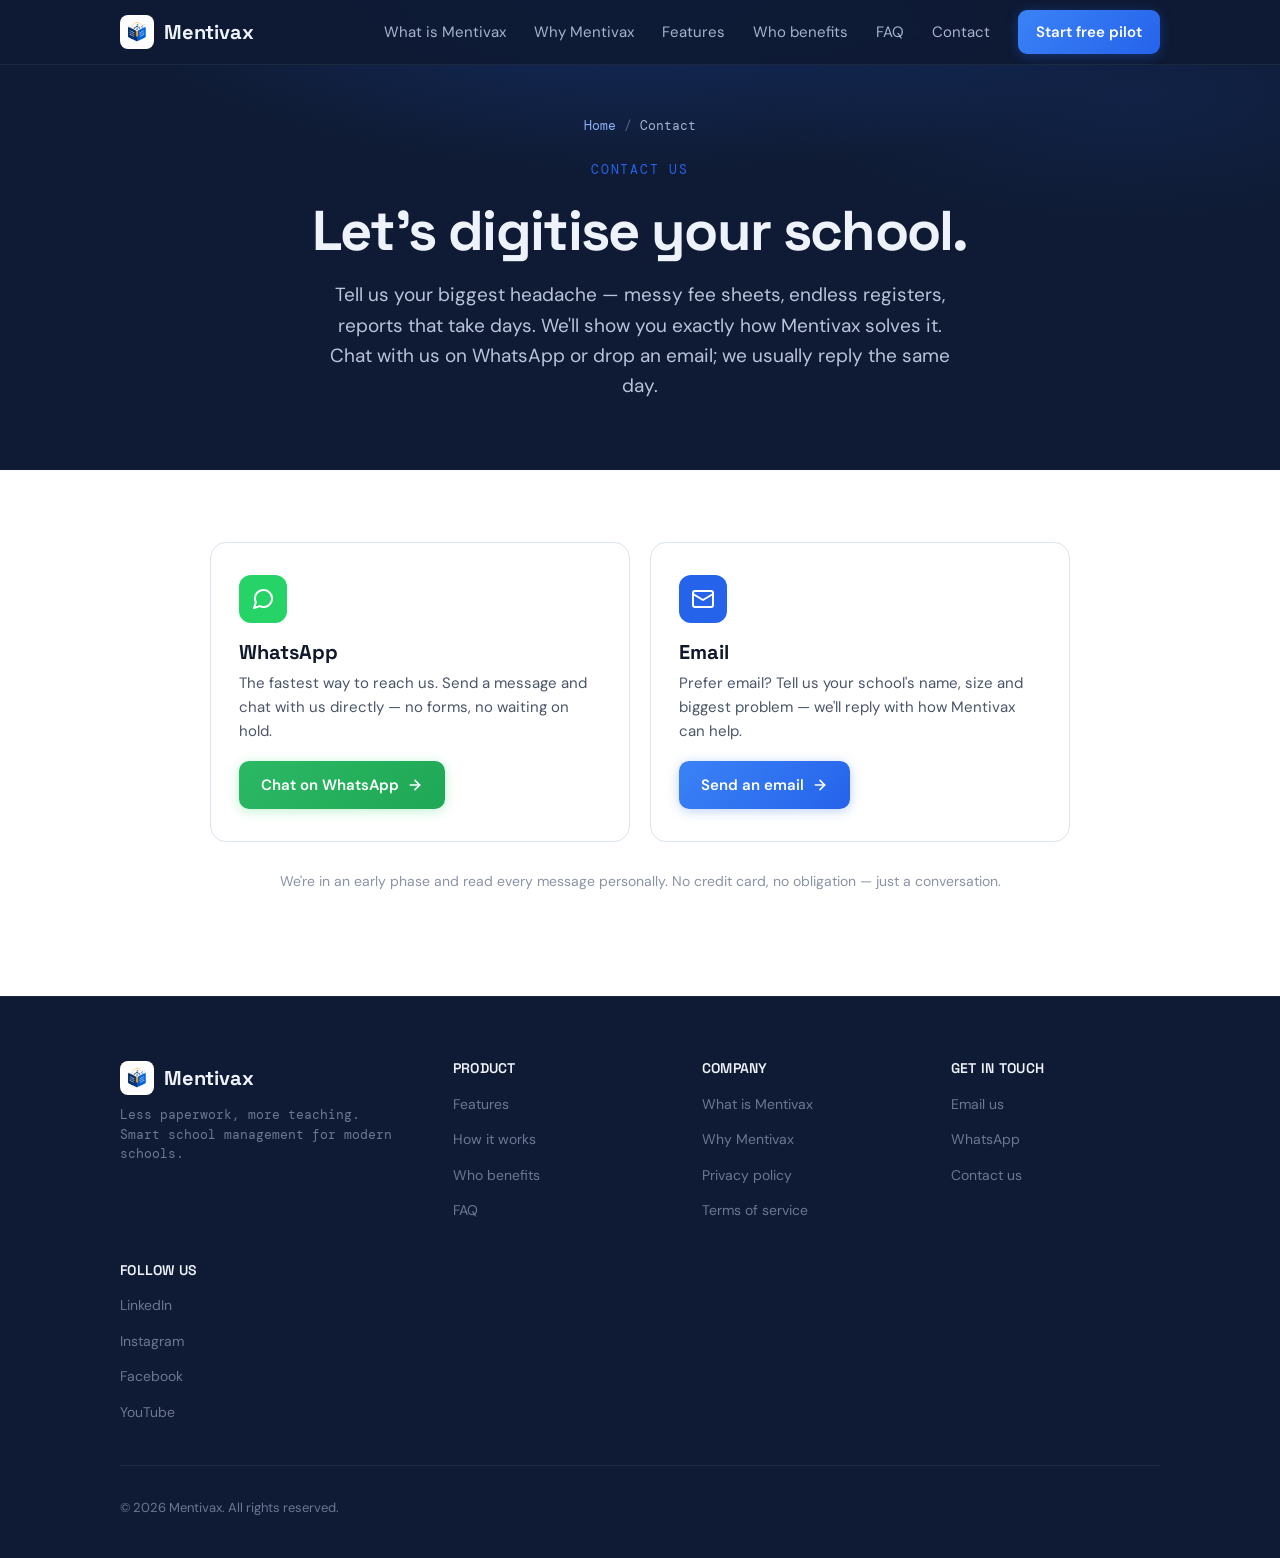
==== commit e13dd649: "Fix white breadcrumb strip between header and hero The breadcrumb sat on the default white backgroun" ====
--- a/contact/index.html
+++ b/contact/index.html
@@ -111,13 +111,12 @@
 
   <main id="main">
 
-    <nav class="breadcrumb container" aria-label="Breadcrumb">
+
+    <!-- PAGE HERO -->
+    <section class="page-hero">
+      <nav class="breadcrumb" aria-label="Breadcrumb">
       <a href="/">Home</a><span aria-hidden="true">/</span><span>Contact</span>
     </nav>
-
-
-    <!-- PAGE HERO -->
-    <section class="page-hero">
       <p class="section-label">Contact us</p>
       <h1 class="page-hero-title">Let's digitise your school.</h1>
       <p class="page-hero-subtitle">Tell us your biggest headache — messy fee sheets, endless registers, reports that take days. We'll show you exactly how Mentivax solves it. Chat with us on WhatsApp or drop an email; we usually reply the same day.</p>
--- a/css/style.css
+++ b/css/style.css
@@ -1917,15 +1917,18 @@
 
 /* Page Hero */
 .page-hero {
-  background: var(--color-bg-dark);
+  background:
+    radial-gradient(ellipse 62% 60% at 50% -5%, rgba(37, 99, 235, 0.26), transparent 70%),
+    radial-gradient(ellipse 40% 40% at 88% 20%, rgba(37, 99, 235, 0.10), transparent 70%),
+    var(--color-bg-dark);
   color: var(--color-text-light);
-  padding: 110px 20px 64px;
+  padding: 104px 20px 56px;
   text-align: center;
 }
 
 @media (min-width: 768px) {
   .page-hero {
-    padding: 130px 40px 80px;
+    padding: 116px 40px 68px;
   }
 }
 
@@ -1990,9 +1993,10 @@
 
 .about-heading {
   font-family: var(--font-display);
-  font-size: clamp(26px, 4vw, 36px);
+  font-size: clamp(23px, 3.2vw, 31px);
+  line-height: 1.15;
   letter-spacing: -0.02em;
-  margin-bottom: 20px;
+  margin-bottom: 18px;
   color: var(--color-text-primary);
 }
 
@@ -2279,30 +2283,21 @@
 /* ============================================
    Breadcrumb (subpages)
    ============================================ */
-.breadcrumb {
-  padding-top: 88px;
-  padding-bottom: 0;
+/* Breadcrumb sits inside the dark page-hero */
+.page-hero .breadcrumb {
   font-family: var(--font-mono);
   font-size: 12.5px;
-  color: var(--color-text-muted);
-  display: flex;
-  align-items: center;
+  color: var(--color-text-light-dim);
+  display: flex;
+  align-items: center;
+  justify-content: center;
   gap: 8px;
-}
-
-@media (min-width: 768px) {
-  .breadcrumb { padding-top: 100px; }
-}
-
-.breadcrumb a { color: var(--color-purple-deep); }
-.breadcrumb a:hover { text-decoration: underline; }
-.breadcrumb span[aria-hidden] { color: var(--color-border-dark); opacity: 0.5; }
-
-/* Subpage hero sits tighter under the breadcrumb */
-.breadcrumb + .page-hero { padding-top: 32px; }
-@media (min-width: 768px) {
-  .breadcrumb + .page-hero { padding-top: 44px; }
-}
+  margin-bottom: 24px;
+}
+
+.page-hero .breadcrumb a { color: #8FB2F6; }
+.page-hero .breadcrumb a:hover { text-decoration: underline; }
+.page-hero .breadcrumb span[aria-hidden] { opacity: 0.45; }
 
 /* ============================================
    Home Overview grid
